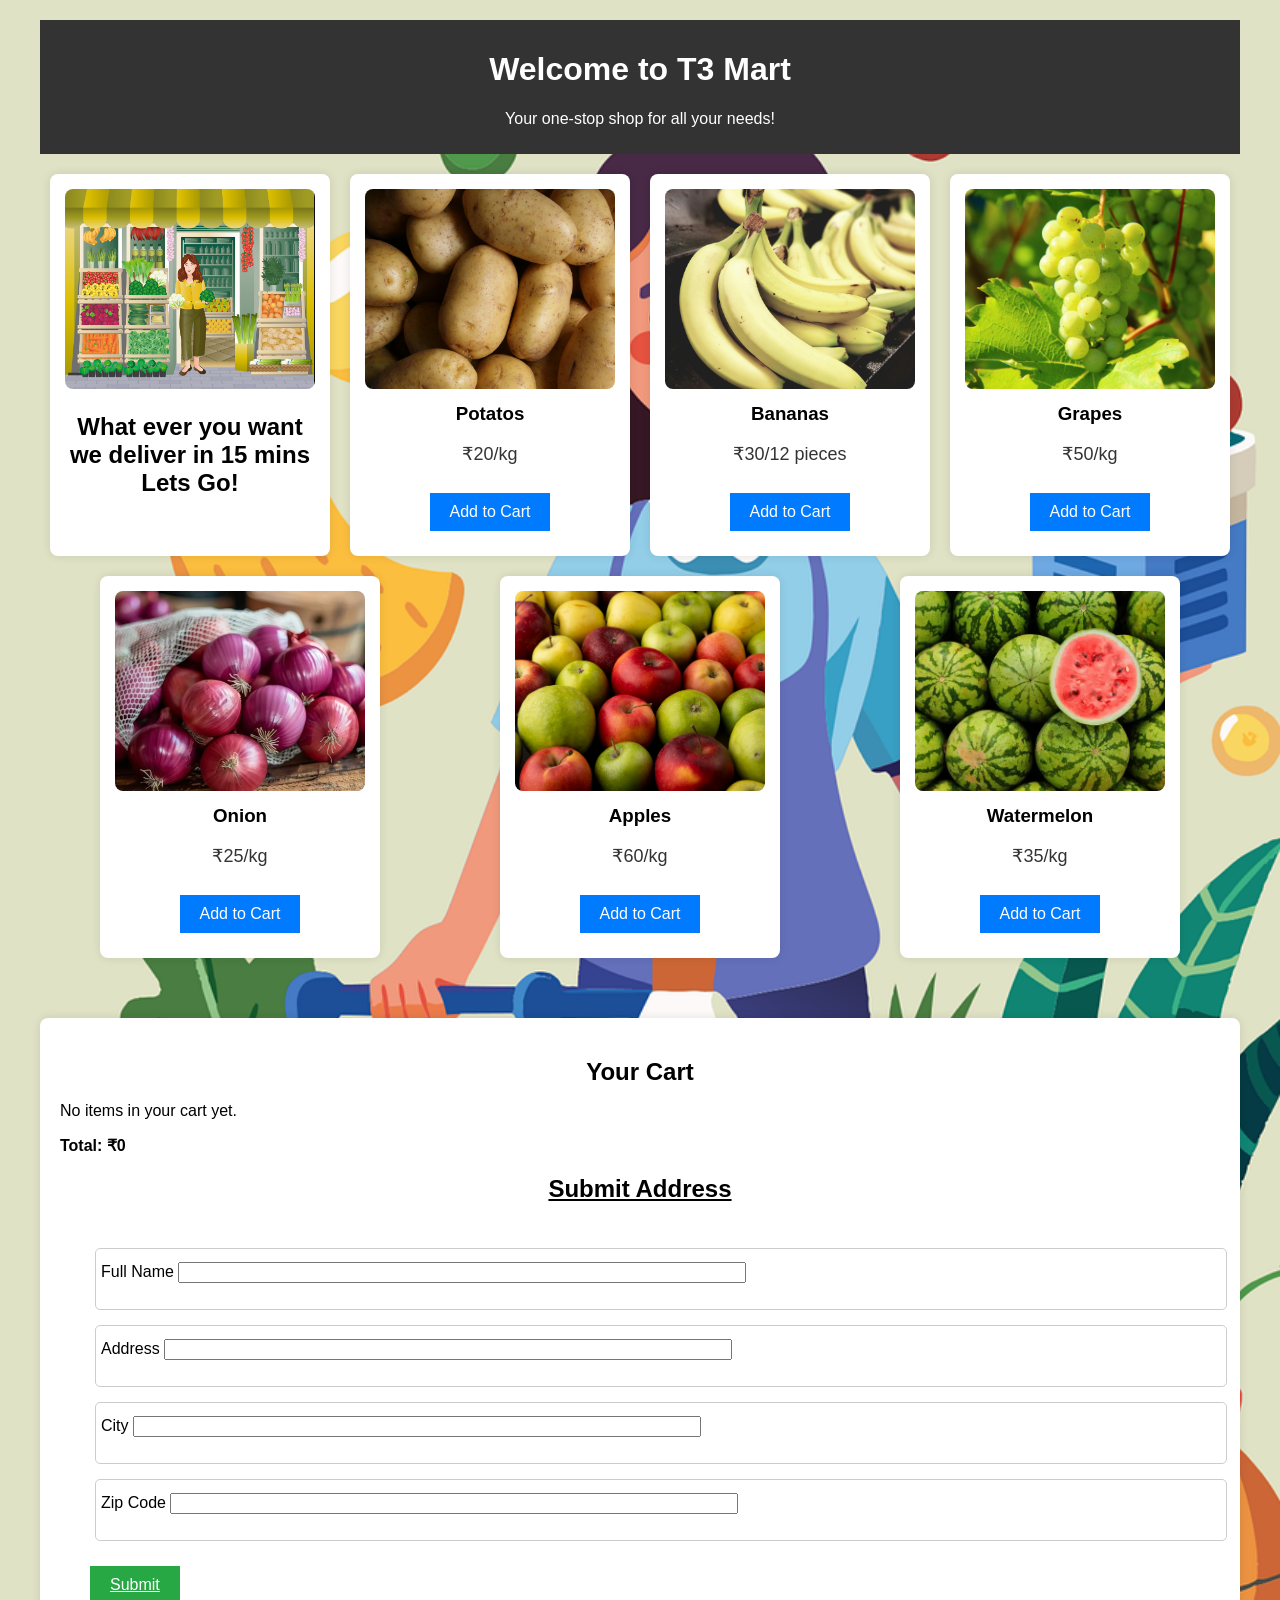
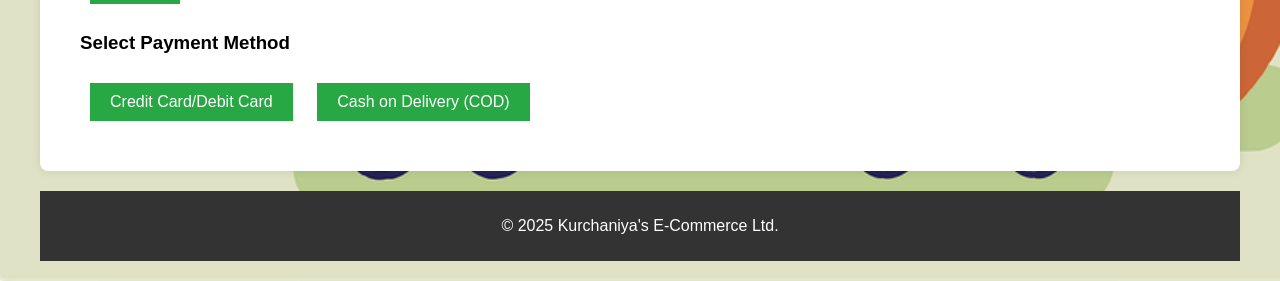
==== ecommerce.html @ ab47f037 "Initial commit" ====
<!DOCTYPE html>
<html lang="en">
<head>
  <meta charset="UTF-8">
  <meta name="viewport" content="width=device-width, initial-scale=1.0">
  <title>My E-Commerce App</title>
  <link rel="stylesheet" href="style.css">
</head>
<body>
  <div class="container">
    <header>
      <h1>Welcome to T3 Mart </h1>
      <p>Your one-stop shop for all your needs!</p>
    </header>

    <!-- Product Section -->
    <section class="products">
    <div class="product-item"> <img src="Screenshot 2025-03-08 161910.png" alt="Product 1"> <h2>What ever you want we deliver in 15 mins
      Lets Go! </h2></div>
      <div class="product-item">
        <img src="lars-blankers-B0s3Xndk6tw-unsplash.jpg" alt="Product 1">
        <h3>Potatos </h3>
        <p>₹20/kg</p>
        <button onclick="addToCart('Potato', 20)">Add to Cart</button>
      </div>
      <div class="product-item">
        <img src="pexels-akio-1093038.jpg" alt="Product 2">
        <h3>Bananas</h3>
        <p>₹30/12 pieces </p>
        <button onclick="addToCart('Bananas', 30)">Add to Cart</button>
      </div>
      <div class="product-item">
        <img src="pexels-pixabay-60021.jpg" alt="Product 3">
        <h3>Grapes</h3>
        <p>₹50/kg</p>
        <button onclick="addToCart('Grapes', 50)">Add to Cart</button>
      </div>
      <div class="product-item">
        <img src="Screenshot 2025-03-08 153555.png" alt="Product 3">
        <h3>Onion</h3>
        <p>₹25/kg</p>
        <button onclick="addToCart('Onion', 25)">Add to Cart</button>
      </div>
      <div class="product-item">
        <img src="side-view-apple-mix-green-yellow-red-apples-background.jpg" alt="Product 3">
        <h3>Apples</h3>
        <p>₹60/kg</p>
        <button onclick="addToCart('Apples', 60)">Add to Cart</button>
      </div>
      <div class="product-item">
        <img src="Screenshot 2025-03-08 160828.png" alt="Product 3">
        <h3>Watermelon</h3>
        <p>₹35/kg</p>
        <button onclick="addToCart('Watermelon', 35)">Add to Cart</button>
      </div>
    </section>

    <!-- Cart Section -->
    <section class="cart">
      <h2>Your Cart</h2>
      <div id="cart-items">
        <p>No items in your cart yet.</p>
      </div>
      <p><strong>Total: ₹<span id="total-price">0</span></strong></p>
      <title>Address Submission</title>
      <h2 class="sub">Submit Address</h2>
      <div class="container">
        <form id="addressForm">
            <div class="form-group">
                <label for="name">Full Name</label>
                <input type="text" id="name" required>
            </div>
            <div class="form-group">
                <label for="address">Address</label>
                <input type="text" id="address" required>
            </div>
            <div class="form-group">
                <label for="city">City</label>
                <input type="text" id="city" required>
            </div>
            <div class="form-group">
                <label for="zip">Zip Code</label>
                <input type="text" id="zip" required>
            </div>
            <button class="sub" type="submit">Submit</button>
        </form>
      
      <div class="payment-options">
        <h3>Select Payment Method</h3>
        <button onclick="showPaymentOptions('payment')">Credit Card/Debit Card</button>
        <button onclick="showPaymentOptions('cod')">Cash on Delivery (COD)</button>
      </div>
      
      <div class="payment-form" id="payment-form" style="display: none;">
        <h3>Enter Card Details</h3>
        <form id="payment-form">
          <label for="card-number">Card Number</label>
          <input type="text" id="card-number" placeholder="XXXX XXXX XXXX XXXX" required>
          
          <label for="expiry-date">Expiry Date</label>
          <input type="text" id="expiry-date" placeholder="MM/YY" required>
          
          <label for="cvv">CVV</label>
          <input type="text" id="cvv" placeholder="CVV" required>
          
          <button type="submit">Pay Now</button>
        </form>
      </div>

      <div class="cod-message" id="cod-message" style="display: none;">
        <h3>Cash on Delivery</h3>
        <p>Thank you for choosing Cash on Delivery. Your order will be shipped soon.</p>
      </div>
    </section>

    <footer>
      <p>&copy; 2025 Kurchaniya's E-Commerce Ltd.</p>
    </footer>
  </div>

  <script src="script.js"></script>
</body>
</html>
---- style.css ----
body {
    font-family: Arial, sans-serif;
    background-color: #f4f4f4;
    margin: 0;
    padding: 0;
    background-image: url("ai-generated-8793076_1280.png");
    background-repeat: no-repeat;
    background-size: cover;
  }
  
  .container {
    max-width: 1200px;
    margin: 0 auto;
    padding: 20px;
  }
  
  header {
    background-color: #333;
    color: #fff;
    text-align: center;
    padding: 10px 0;
  }
  
  .products {
    display: flex;
    justify-content: space-around;
    flex-wrap: wrap;
    margin-top: 20px;
  }
  
  .product-item {
    background-color: #fff;
    padding: 15px;
    border-radius: 8px;
    box-shadow: 0 0 10px rgba(0, 0, 0, 0.1);
    width: 250px;
    margin-bottom: 20px;
    text-align: center;
    cursor: pointer;
    box-shadow: #ff0000;

  }
  
  .product-item img {
    width: 100%;
    height: 200px;
    border-radius: 8px;
    object-fit: cover;
  }
  
  .product-item h3 {
    margin: 10px 0;
  }
  
  .product-item p {
    font-size: 18px;
    color: #333;
  }
  
  .product-item button {
    background-color: #007bff;
    color: #fff;
    padding: 10px 20px;
    border: none;
    cursor: pointer;
    font-size: 16px;
    margin-top: 10px;
  }
  
  .product-item button:hover {
    background-color: #0056b3;
  }
  
  .cart {
    background-color: #fff;
    padding: 20px;
    border-radius: 8px;
    box-shadow: 0 0 10px rgba(0, 0, 0, 0.1);
    margin-top: 40px;
  }
  
  .payment-options button {
    background-color: #28a745;
    color: #fff;
    padding: 10px 20px;
    border: none;
    cursor: pointer;
    margin: 10px;
    font-size: 16px;
  }
  
  .payment-options button:hover {
    background-color: #218838;
  }
  
  .payment-form {
    margin-top: 20px;
  }
  
  .payment-form input {
    width: 100%;
    padding: 10px;
    margin: 5px 0;
    border: 1px solid #ccc;
    border-radius: 5px;
  }
  
  .payment-form button {
    background-color: #007bff;
    color: #fff;
    padding: 10px 20px;
    border: none;
    cursor: pointer;
    margin-top: 10px;
    font-size: 16px;
  }
  
  .payment-form button:hover {
    background-color: #0056b3;
  }
  
  footer {
    text-align: center;
    margin-top: 20px;
    padding: 10px;
    background-color: #333;
    color: #fff;
  }
  h2 {
    font-size: 24px;   
    margin-bottom: 10px;
    display: block;
    text-align: center;
    align-items: center;
    justify-content: center;
    height: auto;
    width: 100%;
  }
  
.form-group {
  margin: 15px;
  width: 100%;
  height: 50px;
  border: 1px solid #ccc;
  border-radius: 5px;
  padding: 5px;
  font-size: 16px;
  display: block;
  
  
}
.sub{
  text-decoration: underline;
}
button{
  background-color: #28a745;
  color: #fff;
  padding: 10px 20px;
  border: none;
  cursor: pointer;
  margin: 10px;
  font-size: 16px;
}
input{
  width: 50%;
  margin: 8px 0px ;


}
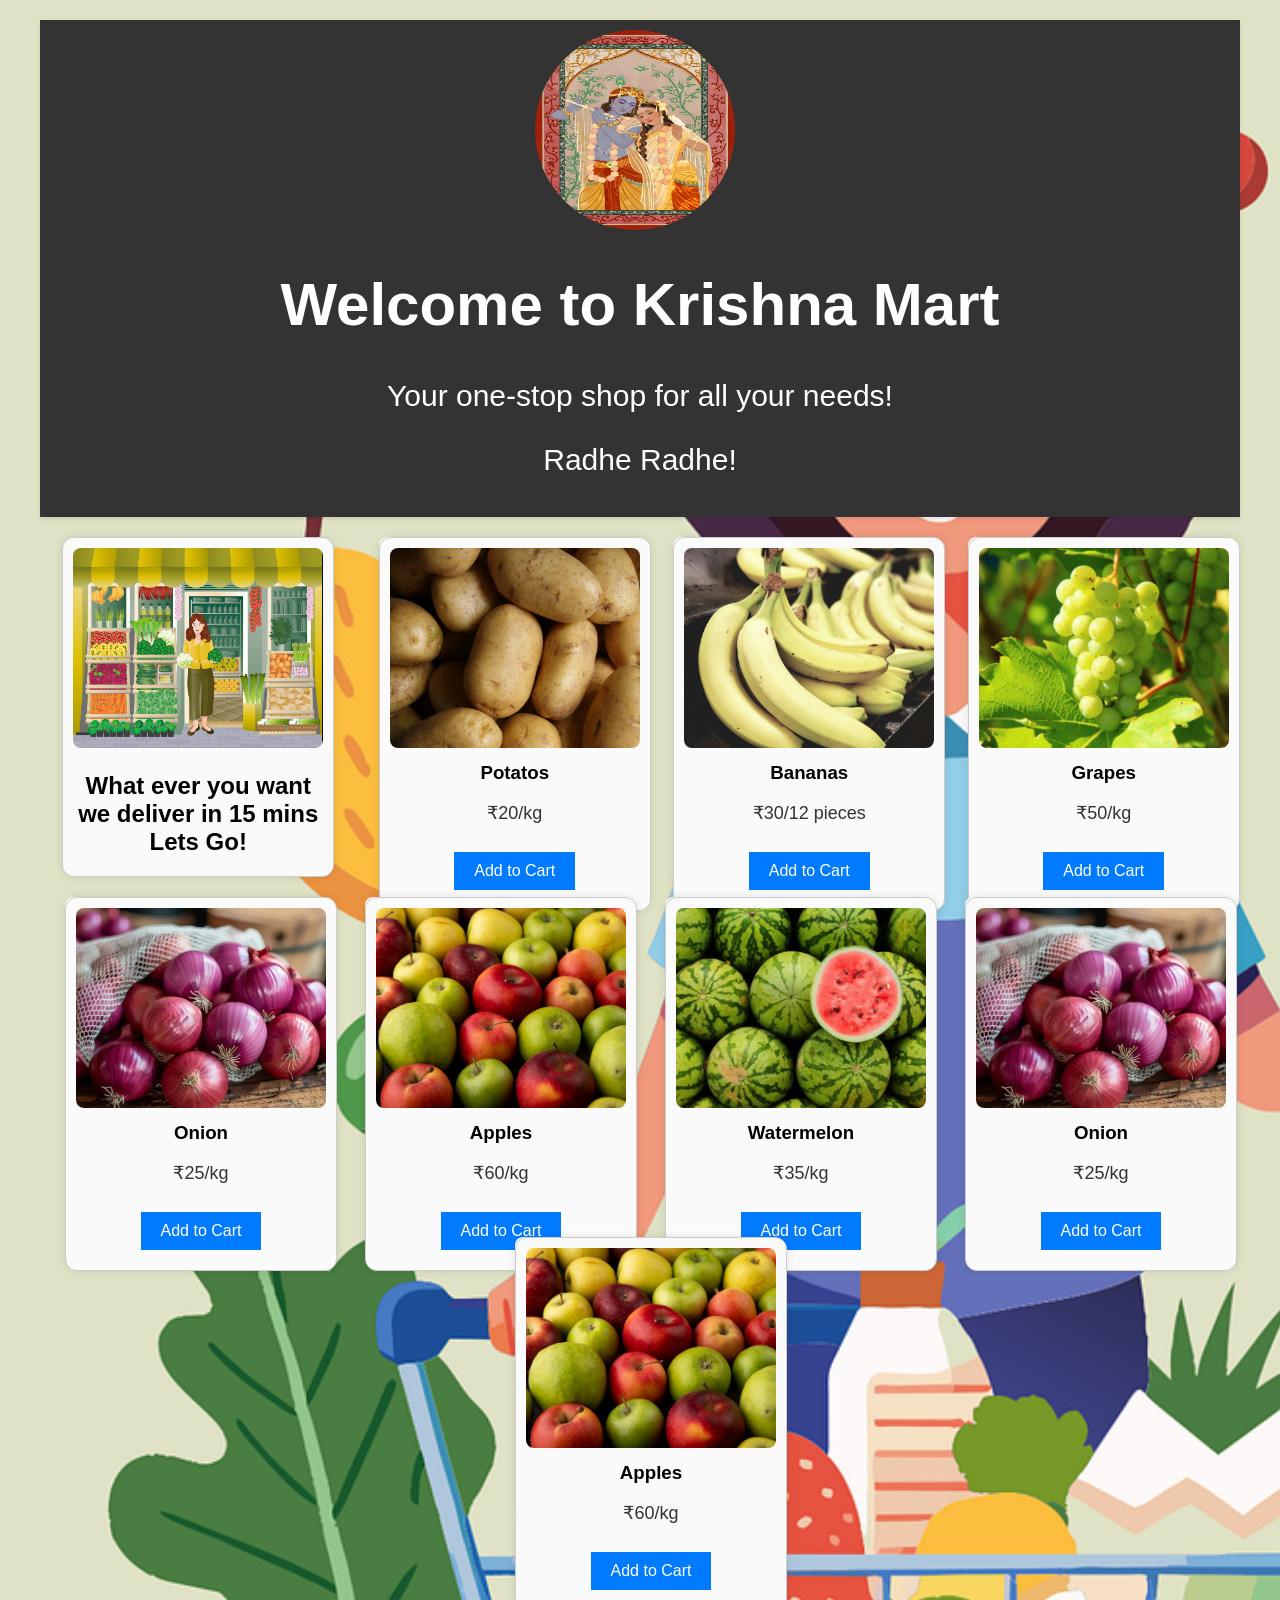
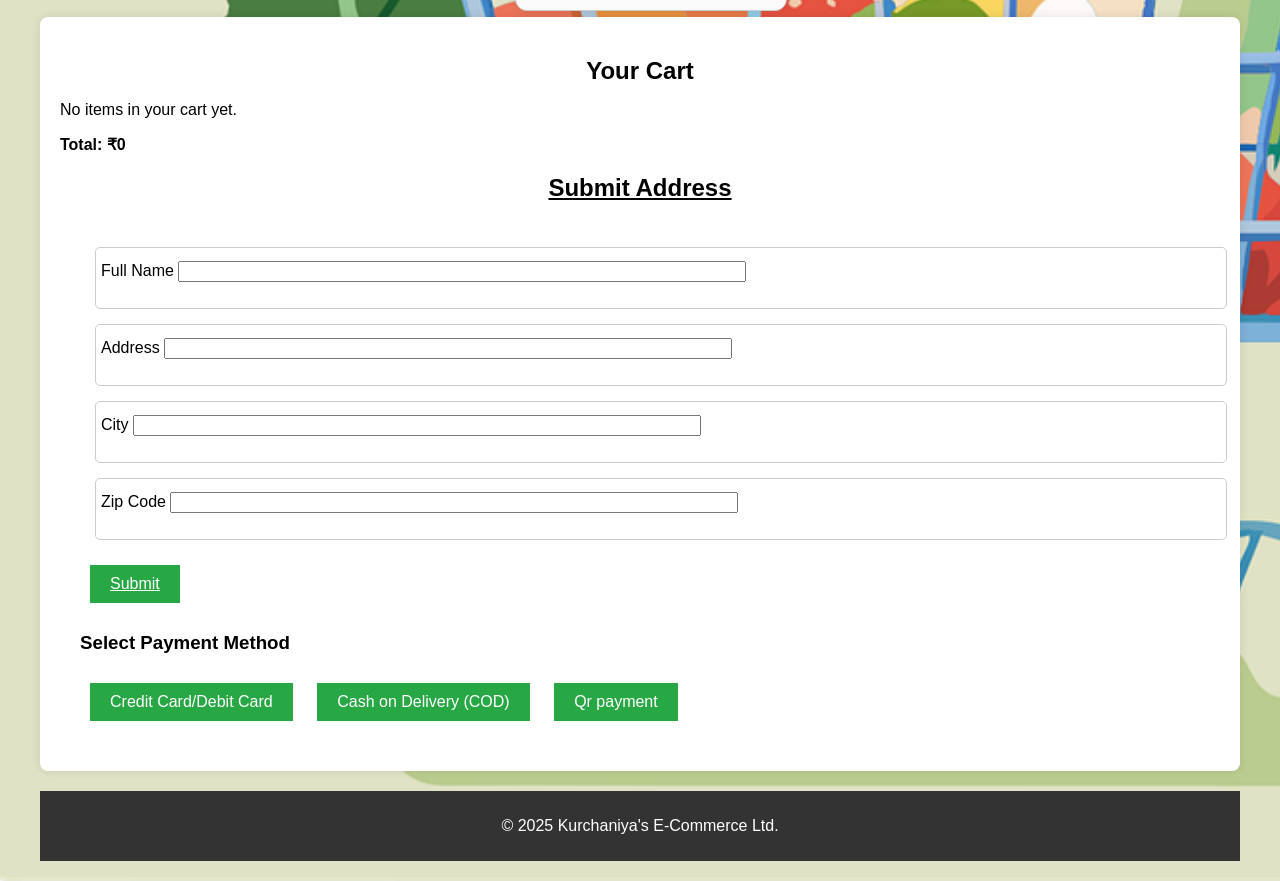
==== commit 677bdc9a: "Initial commit" ====
--- a/ecommerce.html
+++ b/ecommerce.html
@@ -3,55 +3,180 @@
 <head>
   <meta charset="UTF-8">
   <meta name="viewport" content="width=device-width, initial-scale=1.0">
-  <title>My E-Commerce App</title>
+  <title>Krishna Mart</title>
   <link rel="stylesheet" href="style.css">
 </head>
 <body>
   <div class="container">
     <header>
-      <h1>Welcome to T3 Mart </h1>
+      <img src="1000102363.jpg" alt="Logo">
+      <h1>Welcome to Krishna Mart </h1>
       <p>Your one-stop shop for all your needs!</p>
+            <p>Radhe Radhe!</p>
+
     </header>
-
+    
     <!-- Product Section -->
     <section class="products">
     <div class="product-item"> <img src="Screenshot 2025-03-08 161910.png" alt="Product 1"> <h2>What ever you want we deliver in 15 mins
       Lets Go! </h2></div>
-      <div class="product-item">
-        <img src="lars-blankers-B0s3Xndk6tw-unsplash.jpg" alt="Product 1">
-        <h3>Potatos </h3>
-        <p>₹20/kg</p>
-        <button onclick="addToCart('Potato', 20)">Add to Cart</button>
-      </div>
-      <div class="product-item">
-        <img src="pexels-akio-1093038.jpg" alt="Product 2">
-        <h3>Bananas</h3>
-        <p>₹30/12 pieces </p>
-        <button onclick="addToCart('Bananas', 30)">Add to Cart</button>
-      </div>
-      <div class="product-item">
-        <img src="pexels-pixabay-60021.jpg" alt="Product 3">
-        <h3>Grapes</h3>
-        <p>₹50/kg</p>
-        <button onclick="addToCart('Grapes', 50)">Add to Cart</button>
-      </div>
-      <div class="product-item">
-        <img src="Screenshot 2025-03-08 153555.png" alt="Product 3">
-        <h3>Onion</h3>
-        <p>₹25/kg</p>
-        <button onclick="addToCart('Onion', 25)">Add to Cart</button>
-      </div>
-      <div class="product-item">
-        <img src="side-view-apple-mix-green-yellow-red-apples-background.jpg" alt="Product 3">
-        <h3>Apples</h3>
-        <p>₹60/kg</p>
-        <button onclick="addToCart('Apples', 60)">Add to Cart</button>
-      </div>
-      <div class="product-item">
-        <img src="Screenshot 2025-03-08 160828.png" alt="Product 3">
-        <h3>Watermelon</h3>
-        <p>₹35/kg</p>
-        <button onclick="addToCart('Watermelon', 35)">Add to Cart</button>
+      <div class="flip-card">
+        <div class="flip-card-inner">
+          <div class="flip-card-front">
+            <div class="product-item">
+              <img src="lars-blankers-B0s3Xndk6tw-unsplash.jpg" alt="Product 1">
+              <h3>Potatos </h3>
+              <p>₹20/kg</p>
+              <button onclick="flipToOptions(this)">Add to Cart</button>
+            </div>
+          </div>
+          <div class="flip-card-back">
+            <div class="product-item">
+              <h3>Select Quantity</h3>
+              <input type="number" id="qty-potato" min="1" value="1" placeholder="Quantity (kg)">
+              <button onclick="addToCartWithQty('Potato', 20, 'qty-potato', this)">Confirm Add</button>
+              <button onclick="flipBack(this)">Cancel</button>
+            </div>
+          </div>
+        </div>
+      </div>
+      <div class="flip-card">
+        <div class="flip-card-inner">
+          <div class="flip-card-front">
+            <div class="product-item">
+              <img src="pexels-akio-1093038.jpg" alt="Product 2">
+              <h3>Bananas</h3>
+              <p>₹30/12 pieces </p>
+              <button onclick="flipToOptions(this)">Add to Cart</button>
+            </div>
+          </div>
+          <div class="flip-card-back">
+            <div class="product-item">
+              <h3>Select Quantity</h3>
+              <input type="number" id="qty-bananas" min="1" value="1" placeholder="Quantity (dozen)">
+              <button onclick="addToCartWithQty('Bananas', 30, 'qty-bananas', this)">Confirm Add</button>
+              <button onclick="flipBack(this)">Cancel</button>
+            </div>
+          </div>
+        </div>
+      </div>
+      <div class="flip-card">
+        <div class="flip-card-inner">
+          <div class="flip-card-front">
+            <div class="product-item">
+              <img src="pexels-pixabay-60021.jpg" alt="Product 3">
+              <h3>Grapes</h3>
+              <p>₹50/kg</p>
+              <button onclick="flipToOptions(this)">Add to Cart</button>
+            </div>
+          </div>
+          <div class="flip-card-back">
+            <div class="product-item">
+              <h3>Select Quantity</h3>
+              <input type="number" id="qty-grapes" min="1" value="1" placeholder="Quantity (kg)">
+              <button onclick="addToCartWithQty('Grapes', 50, 'qty-grapes', this)">Confirm Add</button>
+              <button onclick="flipBack(this)">Cancel</button>
+            </div>
+          </div>
+        </div>
+      </div>
+      <div class="flip-card">
+        <div class="flip-card-inner">
+          <div class="flip-card-front">
+            <div class="product-item">
+              <img src="Screenshot 2025-03-08 153555.png" alt="Product 3">
+              <h3>Onion</h3>
+              <p>₹25/kg</p>
+              <button onclick="flipToOptions(this)">Add to Cart</button>
+            </div>
+          </div>
+          <div class="flip-card-back">
+            <div class="product-item">
+              <h3>Added to Cart!</h3>
+              <p>Onions have been added to your cart.</p>
+              <button onclick="flipBack(this)">Continue Shopping</button>
+            </div>
+          </div>
+        </div>
+      </div>
+      <div class="flip-card">
+        <div class="flip-card-inner">
+          <div class="flip-card-front">
+            <div class="product-item">
+              <img src="side-view-apple-mix-green-yellow-red-apples-background.jpg" alt="Product 3">
+              <h3>Apples</h3>
+              <p>₹60/kg</p>
+              <button onclick="flipToOptions(this)">Add to Cart</button>
+            </div>
+          </div>
+          <div class="flip-card-back">
+            <div class="product-item">
+              <h3>Added to Cart!</h3>
+              <p>Apples have been added to your cart.</p>
+              <button onclick="flipBack(this)">Continue Shopping</button>
+            </div>
+          </div>
+        </div>
+      </div>
+      <div class="flip-card">
+        <div class="flip-card-inner">
+          <div class="flip-card-front">
+            <div class="product-item">
+              <img src="Screenshot 2025-03-08 160828.png" alt="Product 3">
+              <h3>Watermelon</h3>
+              <p>₹35/kg</p>
+              <button onclick="flipToOptions(this)">Add to Cart</button>
+            </div>
+          </div>
+          <div class="flip-card-back">
+            <div class="product-item">
+              <h3>Select Quantity</h3>
+              <input type="number" id="qty-watermelon" min="1" value="1" placeholder="Quantity (kg)">
+              <button onclick="addToCartWithQty('Watermelon', 35, 'qty-watermelon', this)">Confirm Add</button>
+              <button onclick="flipBack(this)">Cancel</button>
+            </div>
+          </div>
+        </div>
+      </div>
+      <div class="flip-card">
+        <div class="flip-card-inner">
+          <div class="flip-card-front">
+            <div class="product-item">
+              <img src="Screenshot 2025-03-08 153555.png" alt="Product 3">
+              <h3>Onion</h3>
+              <p>₹25/kg</p>
+              <button onclick="flipToOptions(this)">Add to Cart</button>
+            </div>
+          </div>
+          <div class="flip-card-back">
+            <div class="product-item">
+              <h3>Select Quantity</h3>
+              <input type="number" id="qty-onion" min="1" value="1" placeholder="Quantity (kg)">
+              <button onclick="addToCartWithQty('Onion', 25, 'qty-onion', this)">Confirm Add</button>
+              <button onclick="flipBack(this)">Cancel</button>
+            </div>
+          </div>
+        </div>
+      </div>
+      <div class="flip-card">
+        <div class="flip-card-inner">
+          <div class="flip-card-front">
+            <div class="product-item">
+              <img src="side-view-apple-mix-green-yellow-red-apples-background.jpg" alt="Product 3">
+              <h3>Apples</h3>
+              <p>₹60/kg</p>
+              <button onclick="flipToOptions(this)">Add to Cart</button>
+            </div>
+          </div>
+          <div class="flip-card-back">
+            <div class="product-item">
+              <h3>Select Quantity</h3>
+              <input type="number" id="qty-apples" min="1" value="1" placeholder="Quantity (kg)">
+              <button onclick="addToCartWithQty('Apples', 60, 'qty-apples', this)">Confirm Add</button>
+              <button onclick="flipBack(this)">Cancel</button>
+            </div>
+          </div>
+        </div>
       </div>
     </section>
 
@@ -89,6 +214,7 @@
         <h3>Select Payment Method</h3>
         <button onclick="showPaymentOptions('payment')">Credit Card/Debit Card</button>
         <button onclick="showPaymentOptions('cod')">Cash on Delivery (COD)</button>
+        <button onclick="showPaymentOptions('Qr payment')">Qr payment</button>
       </div>
       
       <div class="payment-form" id="payment-form" style="display: none;">
@@ -110,7 +236,13 @@
       <div class="cod-message" id="cod-message" style="display: none;">
         <h3>Cash on Delivery</h3>
         <p>Thank you for choosing Cash on Delivery. Your order will be shipped soon.</p>
-      </div>
+                <p>Radhe Radhe!</p>
+
+      </div>
+      <div id="qr-payment" style="display: none;">
+        <h3>QR Payment</h3>
+        <p>Please scan the QR code to proceed with the payment.</p>
+        <img src="1000092921.png" alt="QR Code" style="width: 300px; height:380px;">
     </section>
 
     <footer>
--- a/style.css
+++ b/style.css
@@ -19,6 +19,15 @@
     color: #fff;
     text-align: center;
     padding: 10px 0;
+    box-shadow: 0 2px 4px rgba(0, 0, 0, 0.1);
+    font-size: 30px;
+  }
+  header img {
+    width: 200px;
+    height: 200px;
+    vertical-align: middle;
+    margin-right: 10px;
+    border-radius: 50%;
   }
   
   .products {
@@ -38,14 +47,88 @@
     text-align: center;
     cursor: pointer;
     box-shadow: #ff0000;
-
-  }
-  
+  }
+
+  /* Flip card container */
+  .flip-card {
+    background-color: transparent;
+    width: 250px;
+    height: 320px;
+    perspective: 1000px;
+    margin-bottom: 20px;
+  }
+
+  /* Flip card inner container */
+  .flip-card-inner {
+    position: relative;
+    width: 100%;
+    height: 100%;
+    text-align: center;
+    transition: transform 0.8s;
+    transform-style: preserve-3d;
+  }
+
+  /* Flip the card when toggled */
+  .flip-card-inner.flipped {
+    transform: rotateY(180deg);
+  }
+
+  /* Front and back faces */
+  .flip-card-front, .flip-card-back {
+    position: absolute;
+    width: 100%;
+    height: 100%;
+    backface-visibility: hidden;
+    border-radius: 8px;
+  }
+
+  /* Front face */
+  .flip-card-front {
+    background-color: #fff;
+    color: black;
+  }
+
+  /* Back face */
+  .flip-card-back {
+    background-color: #007bff;
+    color: white;
+    transform: rotateY(180deg);
+    display: flex;
+    flex-direction: column;
+    justify-content: center;
+    align-items: center;
+  }
+
+  .flip-card-back h3, .flip-card-back p {
+    margin: 10px 0;
+  }
+
+  .flip-card-back button {
+    background-color: #28a745;
+    border: none;
+    padding: 10px 20px;
+    color: white;
+    cursor: pointer;
+    border-radius: 5px;
+  }
+
+  .flip-card-back button:hover {
+    background-color: #218838;
+  }
+
   .product-item img {
     width: 100%;
     height: 200px;
     border-radius: 8px;
     object-fit: cover;
+    opacity: 0;
+    transform: translateX(-60px);
+    transition: opacity 0.6s ease, transform 0.6s cubic-bezier(0.4, 0.2, 0.2, 1);
+  }
+  
+  .product-item img.slide-in {
+    opacity: 1;
+    transform: translateX(0);
   }
   
   .product-item h3 {
@@ -166,4 +249,18 @@
   margin: 8px 0px ;
 
 
-}+}
+.productss {
+  display: grid;
+  grid-template-columns: repeat(auto-fit, minmax(200px, 1fr));
+  gap: 15px;
+  margin-top: 20px;
+}
+
+.product-item {
+  border: 1px solid #ccc;
+  padding: 10px;
+  border-radius: 12px;
+  text-align: center;
+  background: #fafafa;
+}
